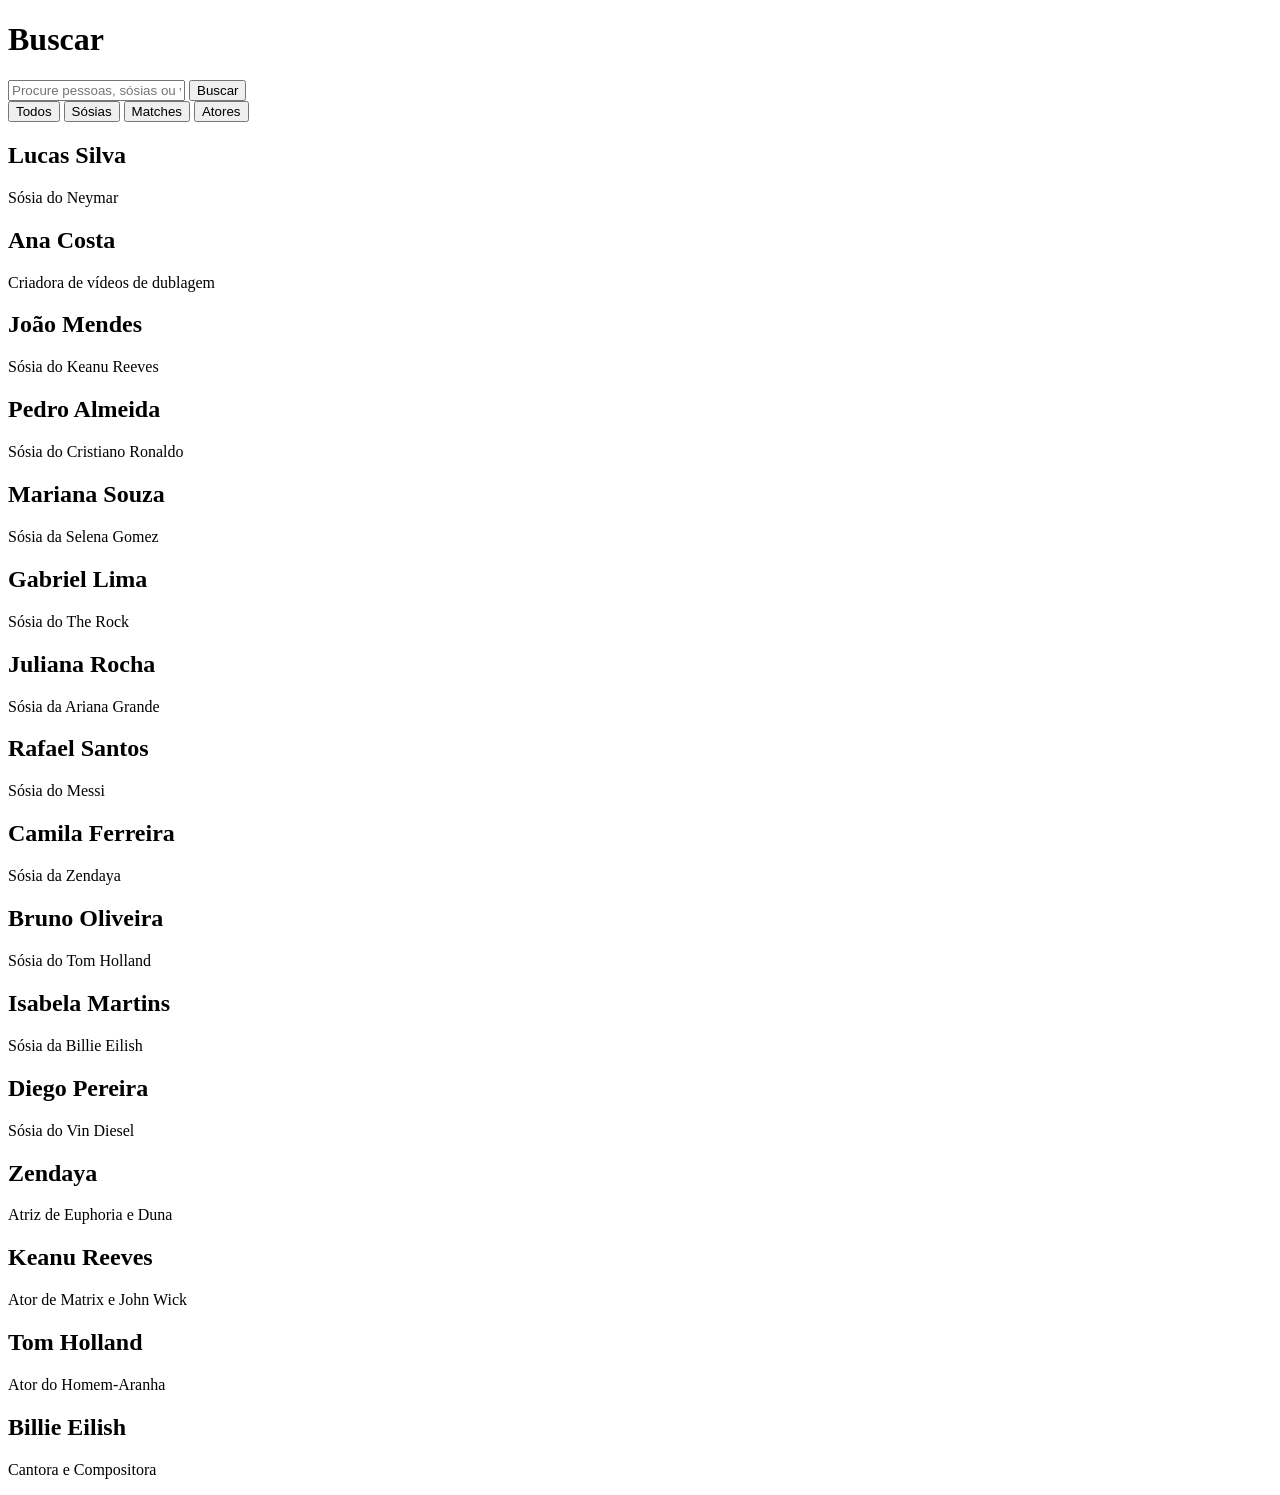
==== busca.html @ dae7f5ab "Add files via upload" ====
<!DOCTYPE html>
<html lang="en">
<head>
    <meta charset="UTF-8">
    <meta name="viewport" content="width=device-width, initial-scale=1.0">
 <title>Buscar - Clonection</title>
<link rel="stylesheet" href="Busca.css">
</head>
<body>

<div class="container">

    <header class="topo">
        <h1>Buscar</h1>

        <div class="search-box">
            <input type="text" placeholder="Procure pessoas, sósias ou vídeos...">
            <button>Buscar</button>
        </div>
    </header>

    <div class="filtros">
        <button class="ativo">Todos</button>
        <button>Sósias</button>
        <button>Matches</button>
        <button>Atores</button>
    </div>

    <section class="resultados">

          <div class="card">
        <div class="avatar"></div>
        <div>
            <h2>Lucas Silva</h2>
            <p>Sósia do Neymar</p>
        </div>
    </div>

    <div class="card">
        <div class="avatar"></div>
        <div>
            <h2>Ana Costa</h2>
            <p>Criadora de vídeos de dublagem</p>
        </div>
    </div>

    <div class="card">
        <div class="avatar"></div>
        <div>
            <h2>João Mendes</h2>
            <p>Sósia do Keanu Reeves</p>
        </div> 
    </div>

    <div class="card">
        <div class="avatar"></div>
        <div>
            <h2>Pedro Almeida</h2>
            <p>Sósia do Cristiano Ronaldo</p>
        </div>
    </div>

    <div class="card">
        <div class="avatar"></div>
        <div>
            <h2>Mariana Souza</h2>
            <p>Sósia da Selena Gomez</p>
        </div>
    </div>

    <div class="card">
        <div class="avatar"></div>
        <div>
            <h2>Gabriel Lima</h2>
            <p>Sósia do The Rock</p>
        </div>
    </div>

    <div class="card">
        <div class="avatar"></div>
        <div>
            <h2>Juliana Rocha</h2>
            <p>Sósia da Ariana Grande</p>
        </div>
    </div>

    <div class="card">
        <div class="avatar"></div>
        <div>
            <h2>Rafael Santos</h2>
            <p>Sósia do Messi</p>
        </div>
    </div>

    <div class="card">
        <div class="avatar"></div>
        <div>
            <h2>Camila Ferreira</h2>
            <p>Sósia da Zendaya</p>
        </div>
    </div>

    <div class="card">
        <div class="avatar"></div>
        <div>
            <h2>Bruno Oliveira</h2>
            <p>Sósia do Tom Holland</p>
        </div>
    </div>

    <div class="card">
        <div class="avatar"></div>
        <div>
            <h2>Isabela Martins</h2>
            <p>Sósia da Billie Eilish</p>
        </div>
    </div>

    <div class="card">
        <div class="avatar"></div>
        <div>
            <h2>Diego Pereira</h2>
            <p>Sósia do Vin Diesel</p>
        </div>
<div class="card">
        <div class="avatar"></div>
        <div>
            <h2>Zendaya</h2>
            <p>Atriz de Euphoria e Duna</p>
        </div>
    </div>

    <div class="card">
        <div class="avatar"></div>
        <div>
            <h2>Keanu Reeves</h2>
            <p>Ator de Matrix e John Wick</p>
        </div>
    </div>

    <div class="card">
        <div class="avatar"></div>
        <div>
            <h2>Tom Holland</h2>
            <p>Ator do Homem-Aranha</p>
        </div>
    </div>

    <div class="card">
        <div class="avatar"></div>
        <div>
            <h2>Billie Eilish</h2>
            <p>Cantora e Compositora</p>
        </div>
    </div>

    </div>
</body>
</html>

<script>
document.addEventListener("DOMContentLoaded", () => {
    
    const campoBusca = document.querySelector('.search-box input');
    const btnBuscar = document.querySelector('.search-box button');
    const botoesFiltro = document.querySelectorAll('.filtros button');
    const containerResultados = document.querySelector('.resultados');
    const cardsOriginais = Array.from(document.querySelectorAll('.card'));

   
    const detalhesPerfis = {
        "Lucas Silva": { 
            quemE: "Sósia Oficial Premium do Neymar Jr.", 
            oQueFaz: "Fenômeno das redes sociais com mais de 2M de visualizações. Especialista em ativações de marcas esportivas, presença VIP em camarotes e interação hiper-realista com o público simulando a chegada do craque.",
            notas: [5, 5, 4, 5],
            comentarios: ["Contratei para a feira da minha marca e parou o pavilhão!", "Até o jeito de andar é igual."]
        },
        "João Mendes": { 
            quemE: "Sósia Profissional de Keanu Reeves (John Wick)", 
            oQueFaz: "Performance impactante com terno sob medida blindado e postura idêntica ao personagem dos cinemas. Ideal para lançamentos de produtos tecnológicos, festas temáticas de cinema e feiras geeks.",
            notas: [5, 4, 5],
            comentarios: ["Parece que saiu direto da tela do cinema.", "Muito simpático e focado no personagem."]
        },
        "Pedro Almeida": { 
            quemE: "Sósia de Elite do Cristiano Ronaldo (CR7)", 
            oQueFaz: "Sósia físico com preparo atlético ideal para gravação de comerciais de alta performance, desafios de futebol e aniversários. Conhecido pelo lendário grito de comemoração 'Siuuu' idêntico ao original.",
            notas: [5, 5, 5],
            comentarios: ["O grito de comemoração dele arrepiou a festa toda!", "Monstro da presença VIP."]
        },
        "Mariana Souza": { 
            quemE: "Cover e Sósia Premium de Selena Gomez", 
            oQueFaz: "Disponível para shows em formato pocket e playback coreografado, recepções sofisticadas, ensaios de moda e campanhas publicitárias focadas no público jovem e de cosméticos.",
            notas: [4, 5, 5],
            comentarios: ["Lindo figurino e presença de palco impecável.", "Minha filha de 15 anos amou!"]
        },
        "Zendaya": { 
            quemE: "Estrela Internacional e Ícone de Hollywood", 
            oQueFaz: "Protagonista consagrada em franquias bilionárias como Duna e Homem-Aranha. Vencedora do Emmy e referência absoluta na alta costura global, arrastando multidões por onde passa.",
            notas: [5, 5, 5, 5],
            comentarios: ["A maior artista da geração.", "Talento e elegância insuperáveis."]
        },
        "Keanu Reeves": { 
            quemE: "Lenda do Cinema de Ação e Ficção Científica", 
            oQueFaz: "Imortalizado por liderar as bilheterias mundiais com as sagas Matrix e John Wick. Conhecido mundialmente por seu carisma, profissionalismo lendário e forte apelo com o público de todas as idades.",
            notas: [5, 5],
            comentarios: ["Uma lenda viva.", "A maior referência de carisma no cinema."]
        },
        "Tom Holland": { 
            quemE: "O Homem-Aranha da Nova Geração", 
            oQueFaz: "Ator britânico recordista de bilheterias no Universo Marvel. Dono de uma agilidade impressionante e carisma magnético que conecta instantaneamente com campanhas jovens e produções de aventura.",
            notas: [5, 4, 5],
            comentarios: ["Incrível a energia que ele passa.", "Excelente ator de blockbusters."]
        },
        "Billie Eilish": { 
            quemE: "Vencedora do Oscar e Fenômeno Musical Global", 
            oQueFaz: "Uma das artistas mais ouvidas do planeta, acumulando recordes de streaming, prêmios Grammy e estatuetas do Oscar. Lidera o comportamento e a estética da cultura pop atual com autenticidade.",
            notas: [5, 5, 5],
            comentarios: ["Voz de uma geração.", "Produções visuais e músicas fantásticas."]
        }
    };

  
    let perfisQueDeramMatch = ["Lucas Silva", "Mariana Souza"]; 
    let mensagensChat = {
        "Lucas Silva": [{ enviadoPor: "sosia", texto: "Olá! Obrigado pelo match corporativo. Qual a data e local do seu evento com o sósia do Neymar?" }],
        "Mariana Souza": [{ enviadoPor: "sosia", texto: "Opa! Tudo bem? Fiquei super feliz com nossa conexão. Como posso te ajudar hoje?" }]
    };

  
    const modalPerfil = document.createElement('div');
    modalPerfil.style.cssText = "position:fixed; top:0; left:0; width:100%; height:100%; background:rgba(10,10,15,0.92); display:none; justify-content:center; align-items:center; z-index:9999; font-family:sans-serif; padding:15px;";
    modalPerfil.innerHTML = `
        <div style="background:#1a1a22; border:2px solid #db00b6; border-radius:16px; padding:25px; max-width:480px; width:100%; color:#fff; position:relative; box-shadow: 0 0 30px rgba(219, 0, 182, 0.4); max-height:90vh; overflow-y:auto;">
            <button id="fechar-modal-perfil" style="position:absolute; top:15px; right:15px; background:none; border:none; color:#db00b6; font-size:26px; cursor:pointer; font-weight:bold;">&times;</button>
            
            <div style="text-align:center;">
                <div id="mp-avatar" style="width:110px; height:110px; border-radius:50%; border:3px solid #db00b6; margin:0 auto 10px; overflow:hidden;"></div>
                <h2 id="mp-nome" style="margin:5px 0; font-size:24px;"></h2>
                <div style="margin-bottom:15px;"><span style="color:#ffc107; font-size:18px;">⭐ <span id="mp-media">5.0</span></span> <span style="font-size:12px; opacity:0.6;">(<span id="mp-votos-total">0</span> avaliações)</span></div>
            </div>

            <p style="color:#db00b6; font-weight:bold; font-size:13px; text-transform:uppercase; letter-spacing:1px; margin-bottom:4px;">Quem É</p>
            <p id="mp-quem" style="font-size:14px; opacity:0.9; line-height:1.5; margin-bottom:12px; background:rgba(255,255,255,0.03); padding:10px; border-radius:8px; border-left:3px solid #db00b6;"></p>
            
            <p style="color:#db00b6; font-weight:bold; font-size:13px; text-transform:uppercase; letter-spacing:1px; margin-bottom:4px;">Atividades & Serviços</p>
            <p id="mp-faz" style="font-size:14px; opacity:0.9; line-height:1.5; margin-bottom:20px;"></p>

            <div id="zona-tinder" style="background:#111116; border:1px solid #333; padding:15px; border-radius:12px; text-align:center; margin-bottom:25px;"></div>

            <div style="border-top:1px solid #333; padding-top:20px; margin-bottom:20px;">
                <h4 style="margin:0 0 10px 0; color:#db00b6; font-size:14px; text-transform:uppercase; letter-spacing:1px;">Avalie este profissional</h4>
                <div id="campo-estrelas" style="display:flex; gap:5px; margin-bottom:10px; font-size:24px; cursor:pointer; color:#444;">
                    <span data-v="1">★</span><span data-v="2">★</span><span data-v="3">★</span><span data-v="4">★</span><span data-v="5">★</span>
                </div>
                <input id="input-comentario-usuario" type="text" placeholder="Deixe seu depoimento sobre o serviço..." style="width:100%; background:#252530; border:1px solid #444; padding:10px; border-radius:8px; color:#fff; font-size:13px; outline:none; box-sizing:border-box; margin-bottom:8px;">
                <button id="btn-enviar-avaliacao" style="background:#00b6db; color:#fff; border:none; width:100%; padding:10px; border-radius:8px; font-weight:bold; cursor:pointer; font-size:13px;">Enviar Minha Avaliação</button>
            </div>

            <h4 style="margin:0 0 8px 0; font-size:13px; color:#aaa;">Últimos Feedbacks:</h4>
            <div id="lista-comentarios-feed" style="display:flex; flex-direction:column; gap:8px; max-height:120px; overflow-y:auto; font-size:12px; font-style:italic; opacity:0.8;"></div>
        </div>
    `;
    document.body.appendChild(modalPerfil);

   
    const modalChat = document.createElement('div');
    modalChat.style.cssText = "position:fixed; top:0; left:0; width:100%; height:100%; background:rgba(0,0,0,0.85); display:none; justify-content:center; align-items:center; z-index:10000; font-family:sans-serif; padding:20px;";
    modalChat.innerHTML = `
        <div style="background:#1e1e24; border:2px solid #db00b6; border-radius:15px; max-width:400px; width:100%; height:500px; display:flex; flex-direction:column; color:#fff; position:relative; overflow:hidden;">
            <div style="background:rgba(0,0,0,0.2); padding:15px; border-bottom:1px solid #db00b6; display:flex; align-items:center; justify-content:space-between;">
                <h3 id="chat-nome" style="margin:0; font-size:16px;">Conversa</h3>
                <button id="fechar-chat" style="background:none; border:none; color:#db00b6; font-size:24px; cursor:pointer;">&times;</button>
            </div>
            <div id="chat-mensagens" style="flex:1; padding:15px; overflow-y:auto; display:flex; flex-direction:column; gap:10px;"></div>
            <div style="padding:10px; background:rgba(0,0,0,0.3); display:flex; gap:8px;">
                <input id="chat-input" type="text" placeholder="Combine o evento, local e horários..." style="flex:1; background:#2a2a35; border:1px solid #444; border-radius:20px; padding:8px 15px; color:#fff; outline:none;">
                <button id="chat-enviar" style="background:#db00b6; border:none; color:#fff; padding:8px 15px; border-radius:20px; cursor:pointer; font-weight:bold;">Enviar</button>
            </div>
        </div>
    `;
    document.body.appendChild(modalChat);

    
    let sósiaAtual = "";
    let notaSelecionadaUsuario = 0;

    function abrirModalPerfil(nome, elementoAvatarOriginal) {
        sósiaAtual = nome;
        notaSelecionadaUsuario = 0;
        resetarEstrelasFormulario();
        modalPerfil.querySelector('#input-comentario-usuario').value = '';

        const cardOriginal = cardsOriginais.find(c => c.querySelector('h2').innerText.trim() === nome);
        const descricaoOriginal = cardOriginal ? cardOriginal.querySelector('p').innerText : "Profissional Cadastrado.";
        
        const dados = detalhesPerfis[nome] || { 
            quemE: `Profissional especializado em performance visual artística.`, 
            oQueFaz: `Interações ao vivo com foco em engajamento corporativo e eventos.`,
            notas: [5], 
            comentarios: ["Muito profissional."] 
        };
        if(!detalhesPerfis[nome]) detalhesPerfis[nome] = dados;

      
        const imgHtmlInterno = elementoAvatarOriginal ? elementoAvatarOriginal.innerHTML : "";
        modalPerfil.querySelector('#mp-avatar').innerHTML = imgHtmlInterno;
        
        modalPerfil.querySelector('#mp-nome').innerText = nome;
        modalPerfil.querySelector('#mp-quem').innerText = dados.quemE;
        modalPerfil.querySelector('#mp-faz').innerText = dados.oQueFaz;

        renderizarNotasEComentarios();

        const zonaTinder = modalPerfil.querySelector('#zona-tinder');
        if (perfisQueDeramMatch.includes(nome)) {
            zonaTinder.innerHTML = `<button id="btn-ir-chat-direto" style="background:#00b6db; color:#fff; border:none; width:100%; padding:12px; border-radius:25px; font-weight:bold; cursor:pointer; font-size:14px;">💬 Abrir Bate-papo Ativo</button>`;
            zonaTinder.querySelector('#btn-ir-chat-direto').addEventListener('click', () => {
                modalPerfil.style.display = 'none';
                abrirBatePapo(nome);
            });
        } else {
            zonaTinder.innerHTML = `
                <p id="tinder-status" style="font-size:14px; margin-bottom:10px; font-weight:bold;">Gostou do perfil? Tente uma combinação!</p>
                <div style="display:flex; justify-content:center; gap:20px;">
                    <button id="btn-tinder-recusar" style="background:#333; border:1px solid #555; color:#ff4f4f; width:45px; height:45px; border-radius:50%; font-size:18px; cursor:pointer;">✕</button>
                    <button id="btn-tinder-aceitar" style="background:#db00b6; color:#fff; width:45px; height:45px; border-radius:50%; font-size:18px; cursor:pointer; box-shadow:0 0 10px rgba(219,0,182,0.4);">❤️</button>
                </div>
            `;
            zonaTinder.querySelector('#btn-tinder-aceitar').addEventListener('click', executarCurtidaTinder);
            zonaTinder.querySelector('#btn-tinder-recusar').addEventListener('click', () => modalPerfil.style.display = 'none');
        }

        modalPerfil.style.display = 'flex';
    }

    function renderizarNotasEComentarios() {
        const dados = detalhesPerfis[sósiaAtual];
        const soma = dados.notas.reduce((a, b) => a + b, 0);
        const media = (soma / dados.notas.length).toFixed(1);

        modalPerfil.querySelector('#mp-media').innerText = media;
        modalPerfil.querySelector('#mp-votos-total').innerText = dados.notas.length;

        const containerFeed = modalPerfil.querySelector('#lista-comentarios-feed');
        containerFeed.innerHTML = '';
        dados.comentarios.slice().reverse().forEach(txt => {
            containerFeed.innerHTML += `<div style="background:rgba(255,255,255,0.02); padding:6px 10px; border-radius:6px; border-left:2px solid #00b6db;">🔹 "${txt}"</div>`;
        });
    }

    function executarCurtidaTinder() {
        if (!perfisQueDeramMatch.includes(sósiaAtual)) {
            perfisQueDeramMatch.push(sósiaAtual);
            if (!mensagensChat[sósiaAtual]) {
                mensagensChat[sósiaAtual] = [{ enviadoPor: "sosia", texto: `Olá! Nosso match deu certo. Qual o formato de evento que você está planejando?` }];
            }
        }
        alert(`🔥 DEU MATCH! Você e ${sósiaAtual} se curtiram mutuamente. O chat já está ativo na aba 'Matches'!`);
        modalPerfil.style.display = 'none';
        atualizarFeed();
    }

    // Estrelas Clicáveis
    const estrelas = modalPerfil.querySelectorAll('#campo-estrelas span');
    estrelas.forEach(est => {
        est.addEventListener('click', () => {
            notaSelecionadaUsuario = parseInt(est.getAttribute('data-v'));
            estrelas.forEach((e, idx) => {
                e.style.color = idx < notaSelecionadaUsuario ? '#ffc107' : '#444';
            });
        });
    });

    function resetarEstrelasFormulario() {
        estrelas.forEach(e => e.style.color = '#444');
    }

    
    modalPerfil.querySelector('#btn-enviar-avaliacao').addEventListener('click', () => {
        const inputTxt = modalPerfil.querySelector('#input-comentario-usuario');
        const comentario = inputTxt.value.trim();

        if (notaSelecionadaUsuario === 0) {
            alert("Selecione uma nota de 1 a 5 clicando nas estrelas!");
            return;
        }
        if (!comentario) {
            alert("Escreva um comentário antes de enviar!");
            return;
        }

        detalhesPerfis[sósiaAtual].notas.push(notaSelecionadaUsuario);
        detalhesPerfis[sósiaAtual].comentarios.push(comentario);

        inputTxt.value = '';
        notaSelecionadaUsuario = 0;
        resetarEstrelasFormulario();
        
        renderizarNotasEComentarios();
        alert("Obrigado! Sua avaliação foi computada com sucesso.");
    });

    
    function abrirBatePapo(nome) {
        sósiaAtual = nome;
        modalChat.querySelector('#chat-nome').innerText = `Negociação Comercial: ${nome}`;
        renderizarMensagens();
        modalChat.style.display = 'flex';
    }

    function renderizarMensagens() {
        const box = modalChat.querySelector('#chat-mensagens');
        box.innerHTML = '';
        const historico = mensagensChat[sósiaAtual] || [];
        
        historico.forEach(msg => {
            const linha = document.createElement('div');
            linha.style.display = 'flex';
            linha.style.justifyContent = msg.enviadoPor === 'usuario' ? 'flex-end' : 'flex-start';
            
            const balao = document.createElement('div');
            balao.innerText = msg.texto;
            balao.style.cssText = `padding:8px 14px; border-radius:15px; max-width:75%; font-size:14px; line-height:1.4; ${
                msg.enviadoPor === 'usuario' 
                ? 'background:#db00b6; color:#fff; border-bottom-right-radius:2px;' 
                : 'background:#3a3a45; color:#fff; border-bottom-left-radius:2px;'
            }`;
            
            linha.appendChild(balao);
            box.appendChild(linha);
        });
        box.scrollTop = box.scrollHeight;
    }

    function enviarMensagem() {
        const input = modalChat.querySelector('#chat-input');
        const texto = input.value.trim();
        if(!texto) return;

        if(!mensagensChat[sósiaAtual]) mensagensChat[sósiaAtual] = [];
        mensagensChat[sósiaAtual].push({ enviadoPor: 'usuario', texto: texto });
        input.value = '';
        renderizarMensagens();

        setTimeout(() => {
            mensagensChat[sósiaAtual].push({ enviadoPor: 'sosia', texto: "Excelente proposta! Repassei os detalhes ao meu agente e retornaremos com o orçamento formatado." });
            renderizarMensagens();
        }, 1200);
    }

 
    modalPerfil.querySelector('#fechar-modal-perfil').addEventListener('click', () => modalPerfil.style.display = 'none');
    modalChat.querySelector('#fechar-chat').addEventListener('click', () => modalChat.style.display = 'none');
    modalChat.querySelector('#chat-enviar').addEventListener('click', enviarMensagem);
    modalChat.querySelector('#chat-input').addEventListener('keyup', (e) => { if(e.key === 'Enter') enviarMensagem(); });

   
    cardsOriginais.forEach(card => {
        const nome = card.querySelector('h2').innerText.trim();
        const avatar = card.querySelector('.avatar');
        
        card.style.cursor = 'pointer';
        card.addEventListener('click', () => abrirModalPerfil(nome, avatar));
    });

  
    function gerarCardMatch(nome) {
        const cardOriginal = cardsOriginais.find(c => c.querySelector('h2').innerText.trim() === nome);
        const avatarOriginalHtml = cardOriginal ? cardOriginal.querySelector('.avatar').innerHTML : "";

        const cardMatch = document.createElement('div');
        cardMatch.className = 'card';
        cardMatch.style.cursor = 'pointer';
        
        cardMatch.innerHTML = `
            <div class="avatar">${avatarOriginalHtml}</div>
            <div style="flex:1;">
                <h2>${nome}</h2>
                <p style="color:#00b6db; font-size:12px; font-weight:bold; margin: 2px 0;">🔥 Conexão Ativa</p>
                <p style="font-size:12px; opacity:0.7;">Bate-papo liberado.</p>
            </div>
            <button class="btn-chat-direto" style="background:#db00b6; border:none; color:#fff; padding:6px 14px; border-radius:15px; font-size:12px; font-weight:bold; cursor:pointer;">Chat</button>
        `;

        cardMatch.querySelector('.btn-chat-direto').addEventListener('click', (e) => {
            e.stopPropagation();
            abrirBatePapo(nome);
        });

        cardMatch.addEventListener('click', () => {
            const av = cardMatch.querySelector('.avatar');
            abrirModalPerfil(nome, av);
        });
        return cardMatch;
    }


    function atualizarFeed() {
        const termoBusca = campoBusca.value.toLowerCase().trim();
        const botaoAtivo = document.querySelector('.filtros button.ativo');
        const abaAtiva = botaoAtivo ? botaoAtivo.innerText.toLowerCase() : 'todos';

        containerResultados.innerHTML = '';
        let itensExibidos = 0;

        if (['todos', 'sósias', 'atores', 'pessoas'].includes(abaAtiva)) {
            cardsOriginais.forEach(card => {
                const nome = card.querySelector('h2').innerText.toLowerCase();
                const descricao = card.querySelector('p').innerText.toLowerCase();
                
                const ehSosia = descricao.includes('sósia');
                const ehAtorReal = descricao.includes('atriz') || descricao.includes('ator') || descricao.includes('cantora');

                const bateBusca = nome.includes(termoBusca) || descricao.includes(termoBusca);
                let bateAba = false;

                if (abaAtiva === 'todos') bateAba = true;
                else if (abaAtiva === 'sósias' && ehSosia) bateAba = true; 
                else if (abaAtiva === 'atores' && ehAtorReal) bateAba = true; 
                else if (abaAtiva === 'pessoas' && !ehSosia && !ehAtorReal) bateAba = true;

                if (bateBusca && bateAba) {
                    containerResultados.appendChild(card);
                    itensExibidos++;
                }
            });
        } 
        else if (abaAtiva === 'matches') {
            perfisQueDeramMatch.forEach(nome => {
                if (nome.toLowerCase().includes(termoBusca)) {
                    containerResultados.appendChild(gerarCardMatch(nome));
                    itensExibidos++;
                }
            });
        }

        if (itensExibidos === 0) {
            containerResultados.innerHTML = `
                <div style="width: 100%; text-align: center; color: #ffffff; opacity: 0.5; padding: 50px 10px;">
                    <p>Nenhum perfil localizado nesta categoria.</p>
                </div>
            `;
        }
    }

    botoesFiltro.forEach(botao => {
        botao.addEventListener('click', () => {
            botoesFiltro.forEach(b => b.classList.remove('ativo'));
            botao.classList.add('ativo');
            atualizarFeed();
        });
    });

    campoBusca.addEventListener('input', atualizarFeed);
    btnBuscar.addEventListener('click', atualizarFeed);

    atualizarFeed();
});
</script>
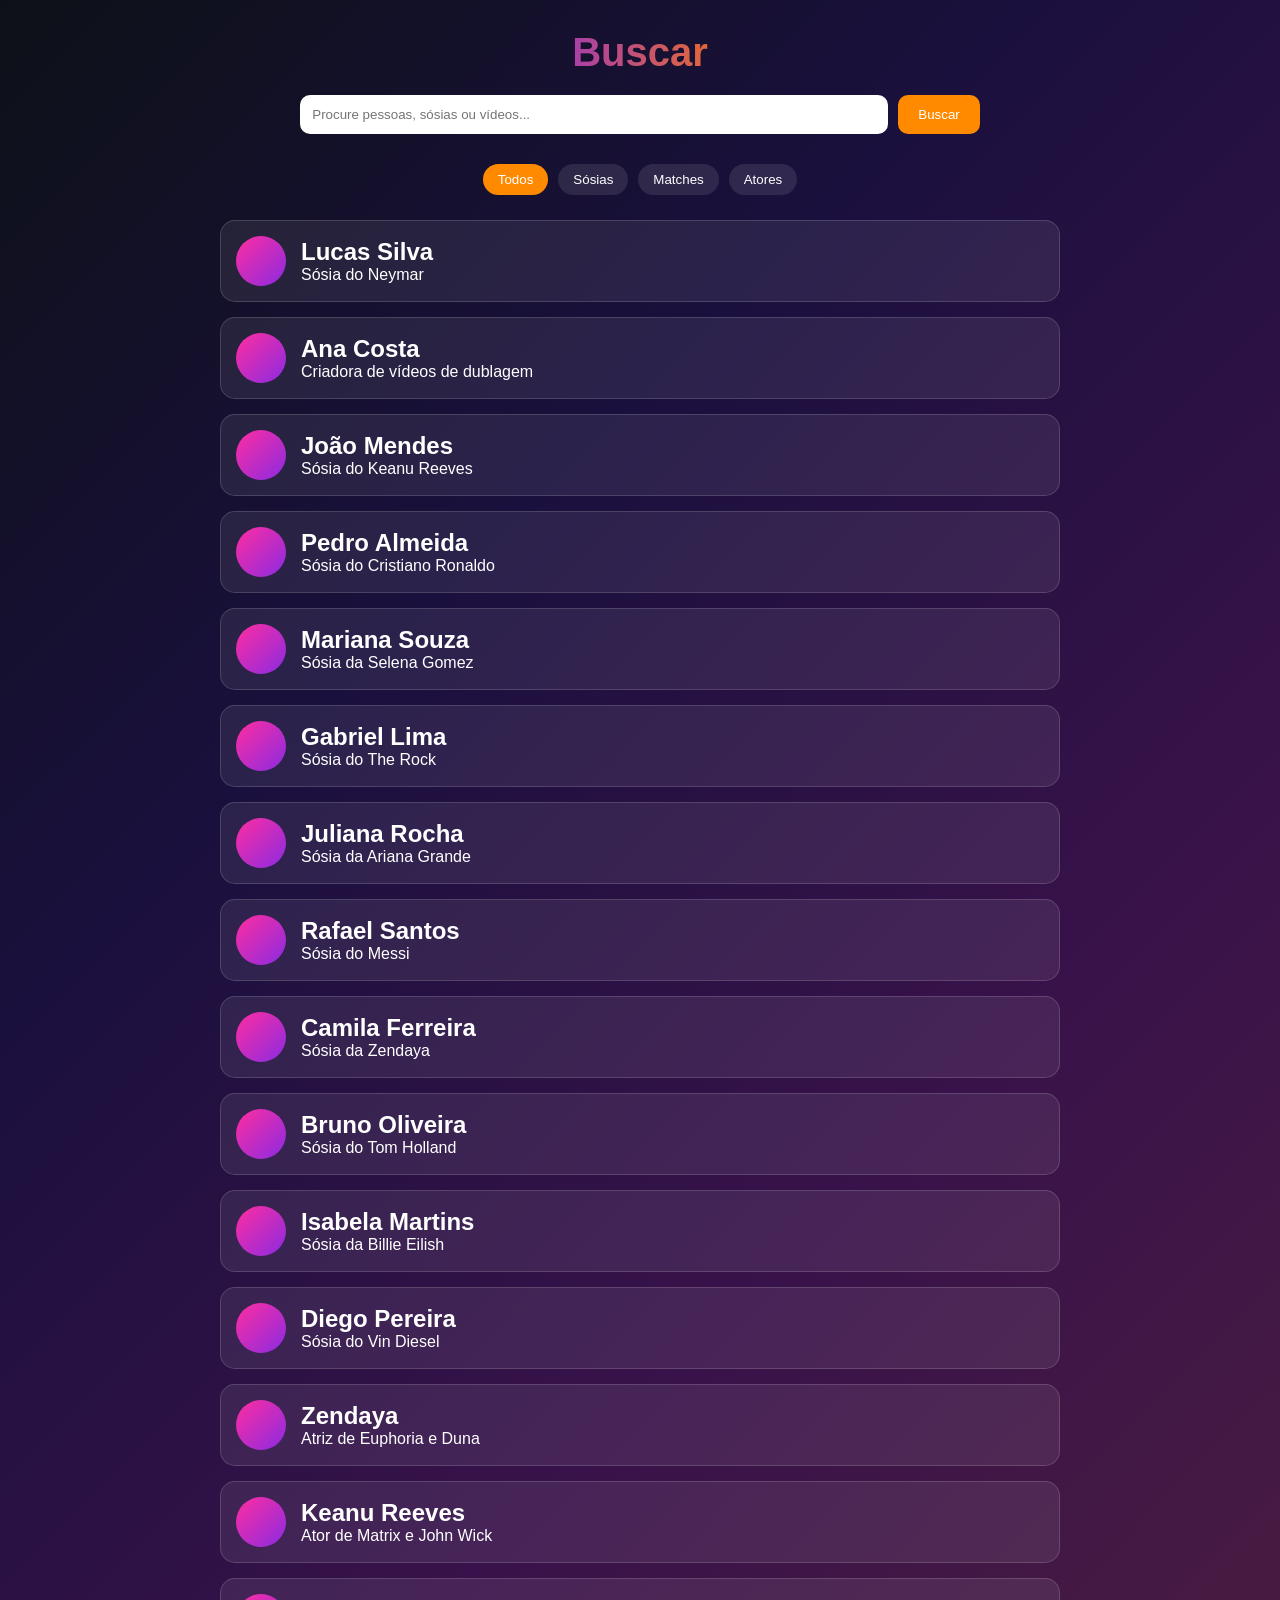
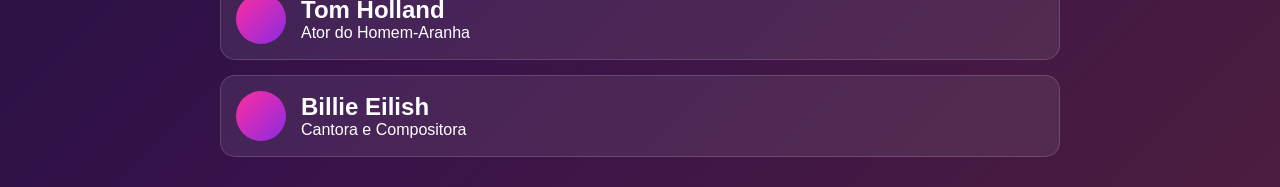
==== commit a5b8bc91: "Add files via upload" ====
--- a/busca.html
+++ b/busca.html
@@ -1,10 +1,11 @@
 <!DOCTYPE html>
 <html lang="en">
 <head>
+    <link rel="stylesheet" href="busca.css">
     <meta charset="UTF-8">
     <meta name="viewport" content="width=device-width, initial-scale=1.0">
- <title>Buscar - Clonection</title>
-<link rel="stylesheet" href="Busca.css">
+    <title>Buscar - Clonection</title>
+    
 </head>
 <body>
 
--- a/busca.css
+++ b/busca.css
@@ -0,0 +1,144 @@
+*{
+    margin:0;
+    padding:0;
+    box-sizing:border-box;
+}
+
+body{
+    font-family: Arial, Helvetica, sans-serif;
+
+    background: linear-gradient(
+        135deg,
+        #0d1117,
+        #1a103d,
+        #38124a,
+        #4b1d3f
+    );
+
+    color:white;
+    min-height:100vh;
+}
+
+/* CONTAINER */
+.container{
+    max-width:900px;
+    margin:auto;
+    padding:30px;
+}
+
+/* TOPO */
+.topo{
+    text-align:center;
+    margin-bottom:30px;
+}
+
+.topo h1{
+    font-size:2.5rem;
+
+    background: linear-gradient(
+        90deg,
+        #ff2da0,
+        #8a2be2,
+        #ff7b00,
+        #ffc400
+    );
+
+    -webkit-background-clip:text;
+    -webkit-text-fill-color:transparent;
+
+    margin-bottom:20px;
+}
+
+/* SEARCH BOX */
+.search-box{
+    display:flex;
+    gap:10px;
+    justify-content:center;
+}
+
+.search-box input{
+    width:70%;
+    padding:12px;
+
+    border:none;
+    border-radius:10px;
+
+    outline:none;
+}
+
+.search-box button{
+    padding:12px 20px;
+
+    border:none;
+    border-radius:10px;
+
+    background:#ff8a00;
+    color:white;
+
+    cursor:pointer;
+}
+
+/* FILTROS */
+.filtros{
+    display:flex;
+    gap:10px;
+    justify-content:center;
+
+    margin:25px 0;
+    flex-wrap:wrap;
+}
+
+.filtros button{
+    padding:8px 15px;
+
+    border:none;
+    border-radius:20px;
+
+    background:rgba(255,255,255,0.1);
+    color:white;
+
+    cursor:pointer;
+}
+
+.filtros .ativo{
+    background:#ff8a00;
+}
+
+/* RESULTADOS */
+.resultados{
+    display:flex;
+    flex-direction:column;
+    gap:15px;
+}
+
+.card{
+    display:flex;
+    align-items:center;
+    gap:15px;
+
+    background:rgba(255,255,255,0.08);
+    border:1px solid rgba(255,255,255,0.15);
+
+    padding:15px;
+    border-radius:15px;
+
+    transition:0.3s;
+}
+
+.card:hover{
+    transform:translateY(-5px);
+}
+
+/* AVATAR */
+.avatar{
+    width:50px;
+    height:50px;
+
+    border-radius:50%;
+
+    background:linear-gradient(
+        135deg,
+        #ff2da0,
+        #8a2be2
+    );
+}
